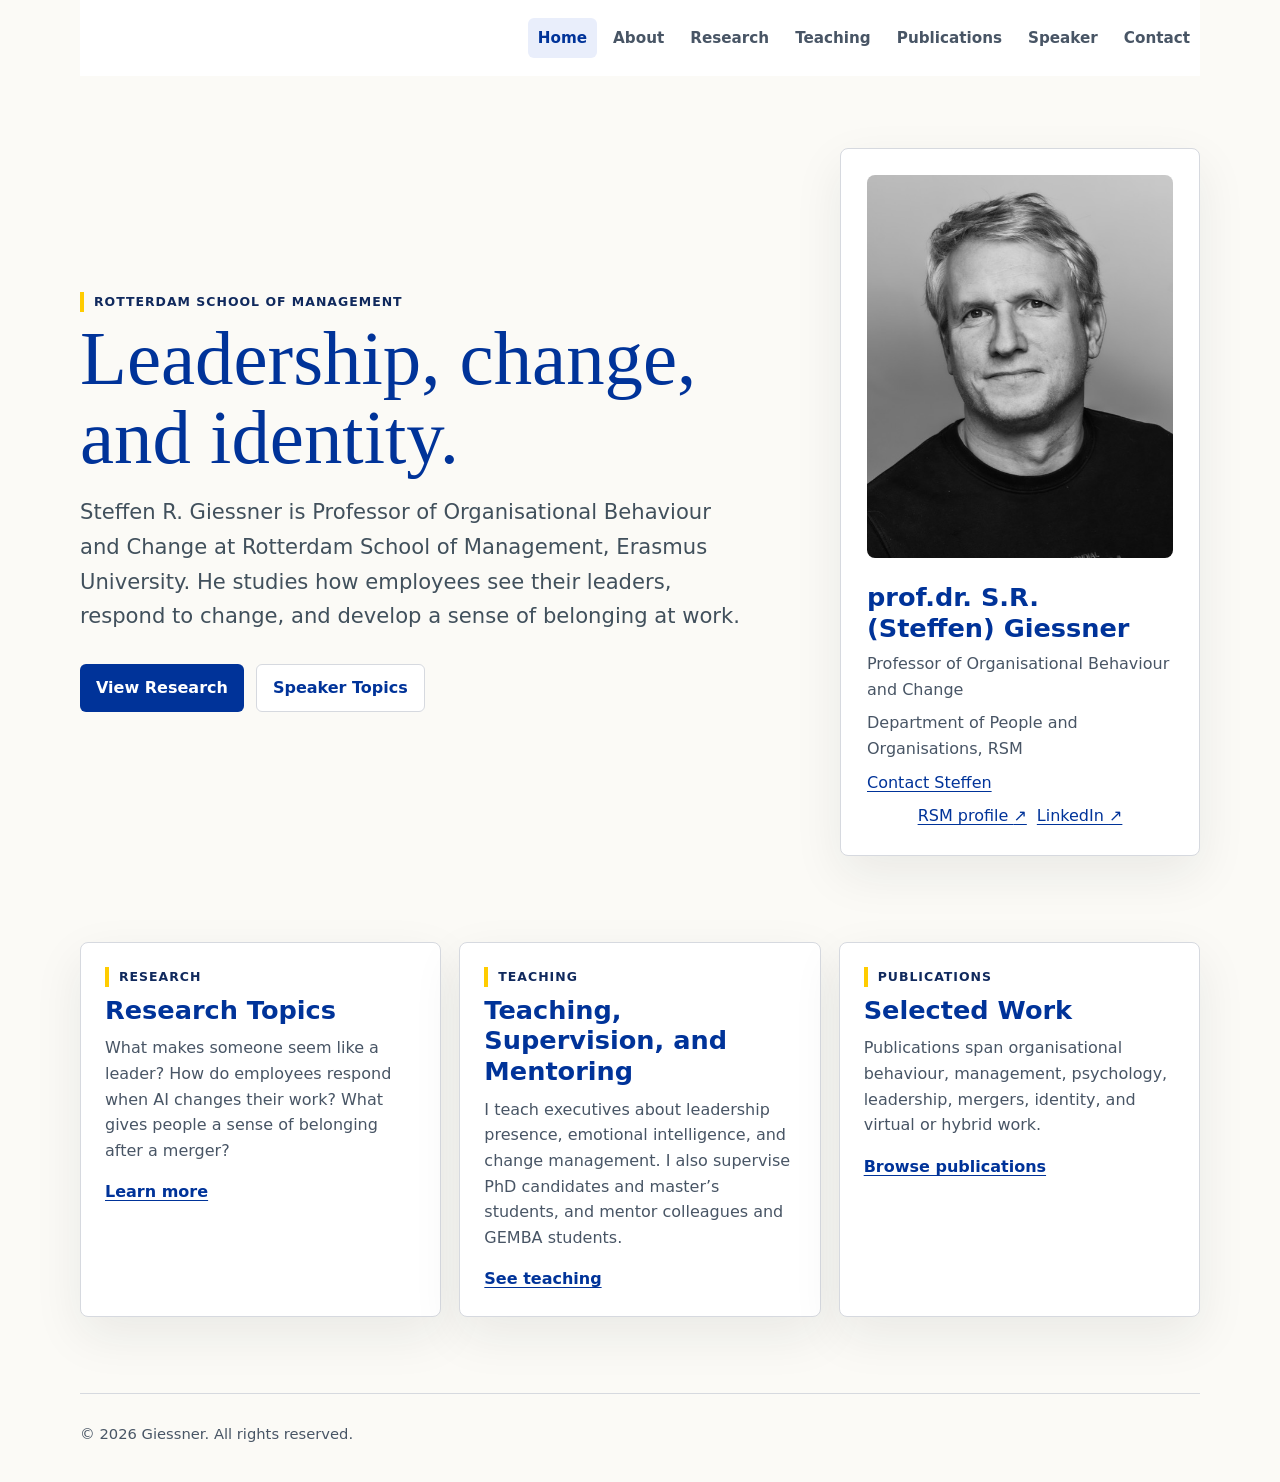
==== index.html @ 62fcb692 "Apply Editorial blue design" ====
<!doctype html>
<html lang="en">
  <head>
    <meta charset="UTF-8" />
    <meta name="viewport" content="width=device-width, initial-scale=1.0" />
    <meta
      name="description"
      content="Personal academic website for Giessner: research, teaching, publications, and contact information."
    />
    <title>Giessner | Academic Website</title>
    <link rel="stylesheet" href="styles.css" />
    <script src="app.js" defer></script>
  </head>
  <body>
    <header class="site-header">
      <button class="nav-toggle" type="button" aria-expanded="false" aria-controls="site-navigation">
        <span class="nav-toggle-line"></span>
        <span class="nav-toggle-line"></span>
        <span class="nav-toggle-line"></span>
        <span class="sr-only">Menu</span>
      </button>
      <nav class="site-nav" id="site-navigation" aria-label="Main navigation">
        <a href="index.html">Home</a>
        <a href="about.html">About</a>
        <a href="research.html">Research</a>
        <a href="teaching.html">Teaching</a>
        <a href="publications.html">Publications</a>
        <a href="speaker.html">Speaker</a>
        <a href="contact.html">Contact</a>
      </nav>
    </header>

    <main>
      <section class="hero">
        <div class="hero-copy">
          <p class="eyebrow">Rotterdam School of Management</p>
          <h1>Leadership, change, and identity.</h1>
          <p class="lead">
            Steffen R. Giessner is Professor of Organisational Behaviour and Change at Rotterdam School of
            Management, Erasmus University. He studies how employees see their leaders, respond to change, and develop a sense of belonging at work.
          </p>
          <div class="hero-actions">
            <a class="button primary" href="research.html">View Research</a>
            <a class="button secondary" href="speaker.html">Speaker Topics</a>
          </div>
        </div>
        <aside class="profile-card" aria-label="Profile summary">
          <img class="profile-photo" src="assets/steffen-giessner.jpg" alt="Portrait of Steffen Giessner" />
          <h2>prof.dr. S.R. (Steffen) Giessner</h2>
          <p>Professor of Organisational Behaviour and Change</p>
          <p>Department of People and Organisations, RSM</p>
          <a href="contact.html">Contact Steffen</a>
          <div class="profile-links">
            <a href="https://www.rsm.nl/people/steffen-giessner/" target="_blank" rel="noopener" title="Opens in a new tab">RSM profile <span aria-hidden="true">↗</span><span class="sr-only"> (opens in a new tab)</span></a>
            <a href="https://www.linkedin.com/in/sgiessner/" target="_blank" rel="noopener" title="Opens in a new tab">LinkedIn <span aria-hidden="true">↗</span><span class="sr-only"> (opens in a new tab)</span></a>
          </div>
        </aside>
      </section>

      <section class="section-grid">
        <article>
          <p class="eyebrow">Research</p>
          <h2>Research Topics</h2>
          <p>
            What makes someone seem like a leader? How do employees respond when AI changes their work? What gives people a sense of belonging after a merger?
          </p>
          <a class="text-link" href="research.html">Learn more</a>
        </article>
        <article>
          <p class="eyebrow">Teaching</p>
          <h2>Teaching, Supervision, and Mentoring</h2>
          <p>
            I teach executives about leadership presence, emotional intelligence, and change management. I also supervise PhD candidates and master’s students, and mentor colleagues and GEMBA students.
          </p>
          <a class="text-link" href="teaching.html">See teaching</a>
        </article>
        <article>
          <p class="eyebrow">Publications</p>
          <h2>Selected Work</h2>
          <p>
            Publications span organisational behaviour, management, psychology, leadership, mergers, identity, and
            virtual or hybrid work.
          </p>
          <a class="text-link" href="publications.html">Browse publications</a>
        </article>
      </section>
    </main>

    <footer class="site-footer">
      <p>&copy; <span id="current-year"></span> Giessner. All rights reserved.</p>
    </footer>
  </body>
</html>
---- styles.css ----
:root {
  color-scheme: light;
  --ink: #17212b;
  --muted: #485565;
  --paper: #fbfaf6;
  --surface: #ffffff;
  --line: #d6d9df;
  --accent: #003399;
  --accent-strong: var(--accent);
  --accent-soft: #e9eefb;
  --gold: #ffcc00;
  --shadow: 0 18px 50px rgba(23, 33, 43, 0.08);
  font-family:
    Inter, ui-sans-serif, system-ui, -apple-system, BlinkMacSystemFont, "Segoe UI", sans-serif;
}

* {
  box-sizing: border-box;
}

html {
  scroll-behavior: smooth;
}

body {
  margin: 0;
  min-height: 100vh;
  background: var(--paper);
  color: var(--ink);
  line-height: 1.6;
}

a {
  color: var(--accent-strong);
  text-decoration-thickness: 0.08em;
  text-underline-offset: 0.18em;
}

a:hover,
a:focus-visible {
  color: #10295d;
}

button {
  font: inherit;
}

h1,
h2,
h3,
p {
  margin-top: 0;
}

h1, h2, h3 {
  color: var(--accent);
}

h1 {
  max-width: 820px;
  margin-bottom: 18px;
  font-family: Georgia, "Times New Roman", serif;
  font-size: clamp(2.35rem, 6vw, 5rem);
  font-weight: 400;
  line-height: 1.02;
  letter-spacing: 0;
}

h2 {
  margin-bottom: 10px;
  font-size: clamp(1.25rem, 2vw, 1.65rem);
  line-height: 1.2;
}

p {
  color: var(--muted);
}

main {
  width: min(1120px, calc(100% - 32px));
  margin: 0 auto;
}

.site-header {
  position: sticky;
  top: 0;
  z-index: 10;
  width: min(1120px, calc(100% - 32px));
  margin: 0 auto;
  padding: 18px 0;
  display: flex;
  align-items: center;
  justify-content: flex-end;
  gap: 24px;
  background: rgba(255, 255, 255, 0.96);
  backdrop-filter: blur(14px);
}

.site-nav {
  margin-left: auto;
  display: flex;
  align-items: center;
  gap: 6px;
}

.site-nav a {
  border-radius: 6px;
  padding: 8px 10px;
  color: var(--muted);
  font-size: 0.95rem;
  font-weight: 700;
  text-decoration: none;
}

.site-nav a:hover,
.site-nav a:focus-visible,
.site-nav a[aria-current="page"] {
  background: var(--accent-soft);
  color: var(--accent-strong);
}

.nav-toggle {
  display: none;
  width: 44px;
  height: 44px;
  border: 1px solid var(--line);
  border-radius: 8px;
  background: var(--surface);
  cursor: pointer;
}

.nav-toggle-line {
  display: block;
  width: 20px;
  height: 2px;
  margin: 4px auto;
  background: var(--ink);
}

.sr-only {
  position: absolute;
  width: 1px;
  height: 1px;
  overflow: hidden;
  clip: rect(0 0 0 0);
  white-space: nowrap;
}

.hero {
  min-height: calc(100vh - 86px);
  padding: 72px 0 44px;
  display: grid;
  grid-template-columns: minmax(0, 1fr) minmax(260px, 360px);
  gap: clamp(32px, 7vw, 88px);
  align-items: center;
}

.hero-copy {
  max-width: 760px;
}

.eyebrow {
  border-left: 4px solid var(--gold);
  padding-left: 10px;
  margin-bottom: 8px;
  color: #10295d;
  font-size: 0.78rem;
  font-weight: 800;
  letter-spacing: 0.08em;
  text-transform: uppercase;
}

.lead {
  max-width: 760px;
  color: #41505c;
  font-size: clamp(1.08rem, 2vw, 1.32rem);
  line-height: 1.65;
}

.hero-actions {
  display: flex;
  flex-wrap: wrap;
  gap: 12px;
  margin-top: 30px;
}

.button {
  display: inline-flex;
  min-height: 44px;
  align-items: center;
  justify-content: center;
  border-radius: 6px;
  padding: 10px 16px;
  font-weight: 800;
  text-decoration: none;
}

.button.primary {
  background: var(--accent-strong);
  color: #ffffff;
}

.button.secondary {
  border: 1px solid var(--line);
  background: var(--surface);
  color: var(--accent-strong);
}

.profile-card,
.info-panel,
.contact-card,
.section-grid article {
  border: 1px solid var(--line);
  border-radius: 8px;
  background: var(--surface);
  box-shadow: var(--shadow);
}

.profile-card {
  padding: 26px;
}

.profile-photo {
  display: block;
  width: 100%;
  aspect-ratio: 4 / 5;
  margin-bottom: 24px;
  border-radius: 8px;
  object-fit: cover;
  object-position: center 30%;
}

.profile-card h2,
.profile-card p {
  margin-bottom: 8px;
}

.profile-links {
  display: flex;
  flex-wrap: wrap;
  gap: 10px;
  justify-content: center;
  margin-top: 8px;
}

.section-grid {
  padding: 42px 0 76px;
  display: grid;
  grid-template-columns: repeat(3, minmax(0, 1fr));
  gap: 18px;
}

.section-grid article {
  padding: 24px;
}

.text-link {
  font-weight: 800;
}

.page {
  padding: 72px 0 78px;
}

.page-header {
  max-width: 860px;
  margin-bottom: 44px;
}

.content-layout {
  display: grid;
  grid-template-columns: minmax(0, 1fr) 320px;
  gap: 36px;
  align-items: start;
}

.content-main {
  max-width: 740px;
}

.content-main h2 {
  margin-top: 32px;
}

.clean-list {
  margin: 0;
  padding-left: 20px;
  color: var(--muted);
}

.clean-list li + li {
  margin-top: 8px;
}

.info-panel {
  padding: 24px;
}

.info-panel .button {
  margin-top: 12px;
}

.info-panel dl {
  margin: 0;
}

.info-panel div + div {
  margin-top: 18px;
  padding-top: 18px;
  border-top: 1px solid var(--line);
}

.info-panel dt {
  color: var(--ink);
  font-weight: 800;
}

.info-panel dd {
  margin: 4px 0 0;
  color: var(--muted);
}

.project-list,
.publication-list {
  display: grid;
  gap: 18px;
}

.project-item,
.publication-item {
  border-top: 1px solid var(--line);
  padding: 24px 0 6px;
}

.project-item h2,
.publication-item h2 {
  max-width: 850px;
}

.publication-item {
  display: grid;
  grid-template-columns: 90px minmax(0, 1fr);
  gap: 24px;
}

.publication-year {
  color: #10295d;
  font-weight: 900;
}

.contact-grid {
  display: grid;
  grid-template-columns: repeat(3, minmax(0, 1fr));
  gap: 18px;
}

.contact-card {
  padding: 24px;
}

.site-footer {
  width: min(1120px, calc(100% - 32px));
  margin: 0 auto;
  padding: 28px 0 36px;
  border-top: 1px solid var(--line);
}

.site-footer p {
  margin: 0;
  font-size: 0.92rem;
}

@media (max-width: 820px) {
  .site-header {
    flex-wrap: wrap;
  }

  .nav-toggle {
    display: block;
  }

  .site-nav {
    display: none;
    width: 100%;
    padding: 8px 0 2px;
    flex-direction: column;
    align-items: stretch;
  }

  .site-nav.is-open {
    display: flex;
  }

  .site-nav a {
    padding: 12px 10px;
  }

  .hero,
  .content-layout,
  .section-grid,
  .contact-grid {
    grid-template-columns: 1fr;
  }

  .hero {
    min-height: auto;
    padding-top: 42px;
  }

  .page {
    padding-top: 42px;
  }

  .publication-item {
    grid-template-columns: 1fr;
    gap: 4px;
  }
}

@media (max-width: 520px) {
  main,
  .site-header,
  .site-footer {
    width: min(100% - 24px, 1120px);
  }

  h1 {
    font-size: 2.35rem;
  }

  .hero-actions,
  .button {
    width: 100%;
  }

  .profile-card,
  .info-panel,
  .contact-card,
  .section-grid article {
    padding: 20px;
  }
}
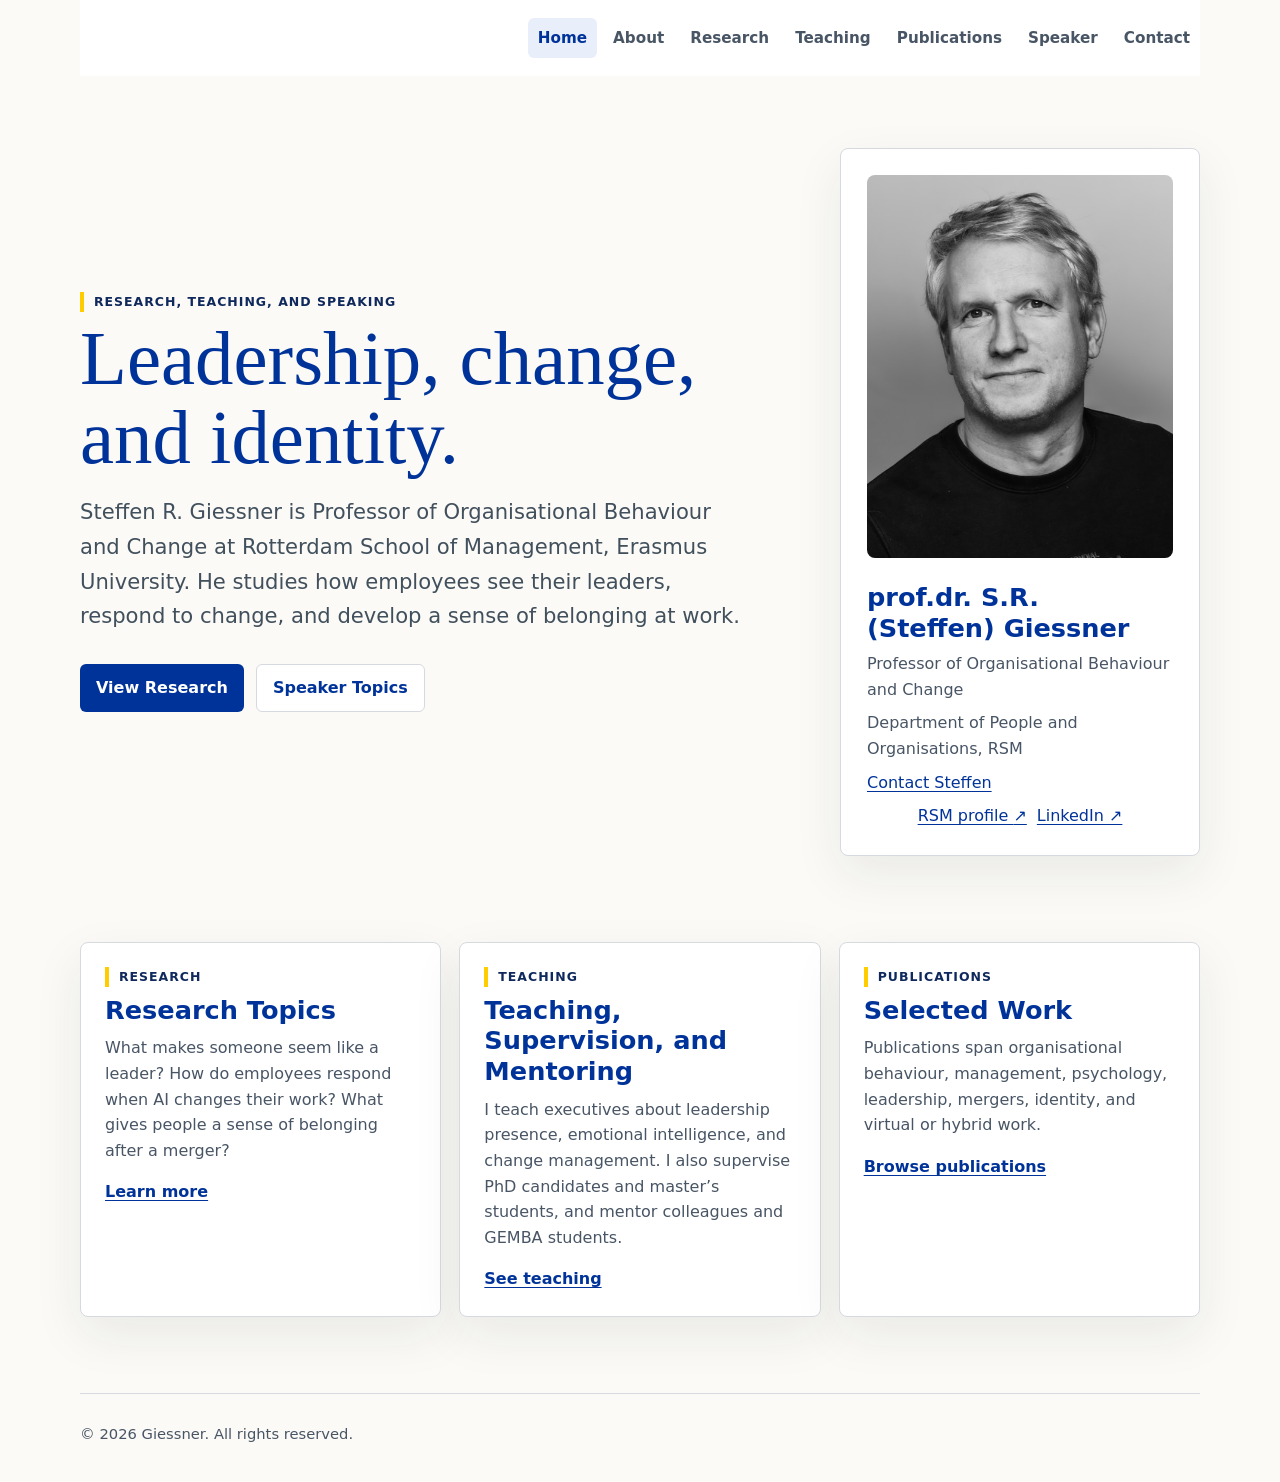
==== commit 64f64bf1: "Use a personal homepage introduction" ====
--- a/index.html
+++ b/index.html
@@ -33,7 +33,7 @@
     <main>
       <section class="hero">
         <div class="hero-copy">
-          <p class="eyebrow">Rotterdam School of Management</p>
+          <p class="eyebrow">Research, teaching, and speaking</p>
           <h1>Leadership, change, and identity.</h1>
           <p class="lead">
             Steffen R. Giessner is Professor of Organisational Behaviour and Change at Rotterdam School of
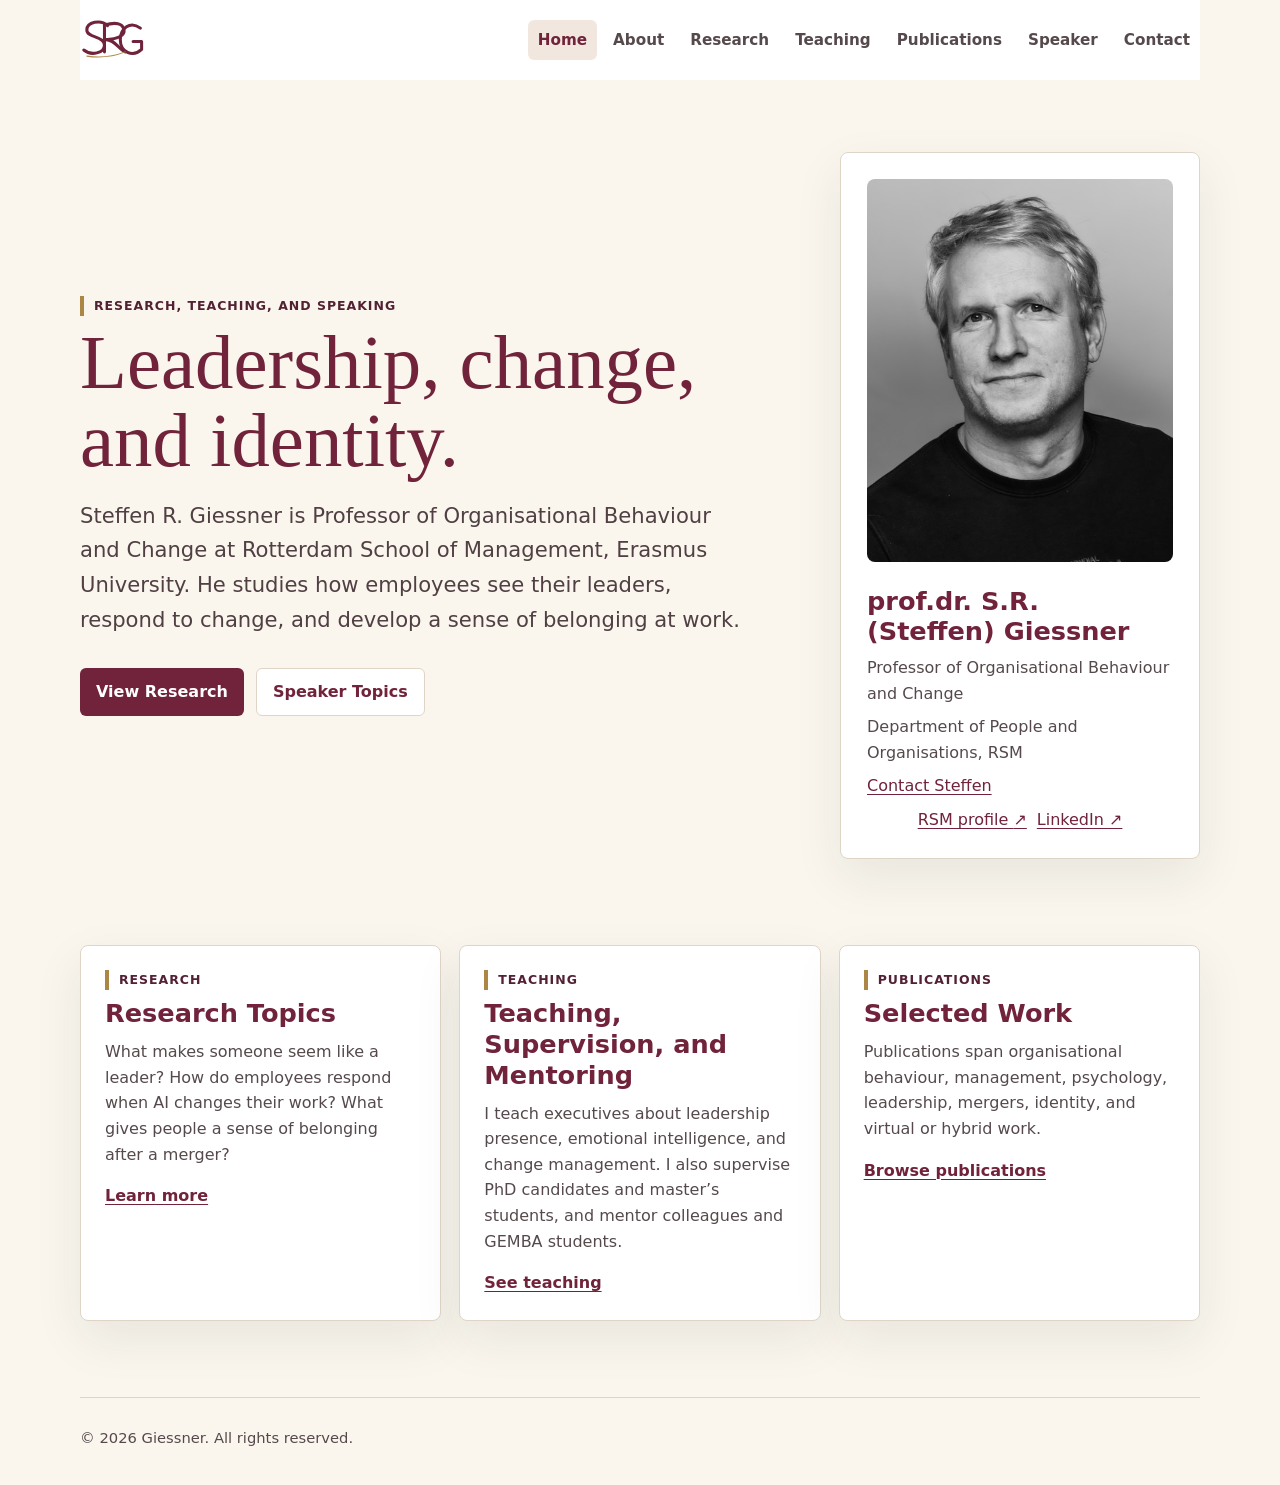
==== commit 0fde5f95: "Add SRG homepage link to the index header" ====
--- a/index.html
+++ b/index.html
@@ -8,11 +8,14 @@
       content="Personal academic website for Giessner: research, teaching, publications, and contact information."
     />
     <title>Giessner | Academic Website</title>
-    <link rel="stylesheet" href="styles.css" />
+    <link rel="stylesheet" href="styles.css?v=srg-ligature" />
     <script src="app.js" defer></script>
   </head>
   <body>
     <header class="site-header">
+      <a class="site-brand" href="index.html" aria-label="Steffen R. Giessner — Home">
+        <img src="assets/srg-ligature.svg" width="66" height="42" alt="" />
+      </a>
       <button class="nav-toggle" type="button" aria-expanded="false" aria-controls="site-navigation">
         <span class="nav-toggle-line"></span>
         <span class="nav-toggle-line"></span>
--- a/styles.css
+++ b/styles.css
@@ -1,14 +1,14 @@
 :root {
   color-scheme: light;
-  --ink: #17212b;
-  --muted: #485565;
-  --paper: #fbfaf6;
+  --ink: #302329;
+  --muted: #55494B;
+  --paper: #FAF6EE;
   --surface: #ffffff;
-  --line: #d6d9df;
-  --accent: #003399;
+  --line: #DFD5C6;
+  --accent: #70233A;
   --accent-strong: var(--accent);
-  --accent-soft: #e9eefb;
-  --gold: #ffcc00;
+  --accent-soft: #F1E7DF;
+  --gold: #AB8645;
   --shadow: 0 18px 50px rgba(23, 33, 43, 0.08);
   font-family:
     Inter, ui-sans-serif, system-ui, -apple-system, BlinkMacSystemFont, "Segoe UI", sans-serif;
@@ -38,7 +38,7 @@
 
 a:hover,
 a:focus-visible {
-  color: #10295d;
+  color: #532134;
 }
 
 button {
@@ -163,7 +163,7 @@
   border-left: 4px solid var(--gold);
   padding-left: 10px;
   margin-bottom: 8px;
-  color: #10295d;
+  color: #532134;
   font-size: 0.78rem;
   font-weight: 800;
   letter-spacing: 0.08em;
@@ -172,7 +172,7 @@
 
 .lead {
   max-width: 760px;
-  color: #41505c;
+  color: #503F43;
   font-size: clamp(1.08rem, 2vw, 1.32rem);
   line-height: 1.65;
 }
@@ -337,6 +337,12 @@
   max-width: 850px;
 }
 
+.publication-item h2 {
+  font-size: 1rem;
+  font-weight: 600;
+  line-height: 1.4;
+}
+
 .publication-item {
   display: grid;
   grid-template-columns: 90px minmax(0, 1fr);
@@ -344,7 +350,7 @@
 }
 
 .publication-year {
-  color: #10295d;
+  color: #532134;
   font-weight: 900;
 }
 
@@ -440,3 +446,10 @@
     padding: 20px;
   }
 }
+
+.site-brand {
+  display: inline-flex;
+  align-items: center;
+  min-height: 44px;
+  margin-right: auto;
+}
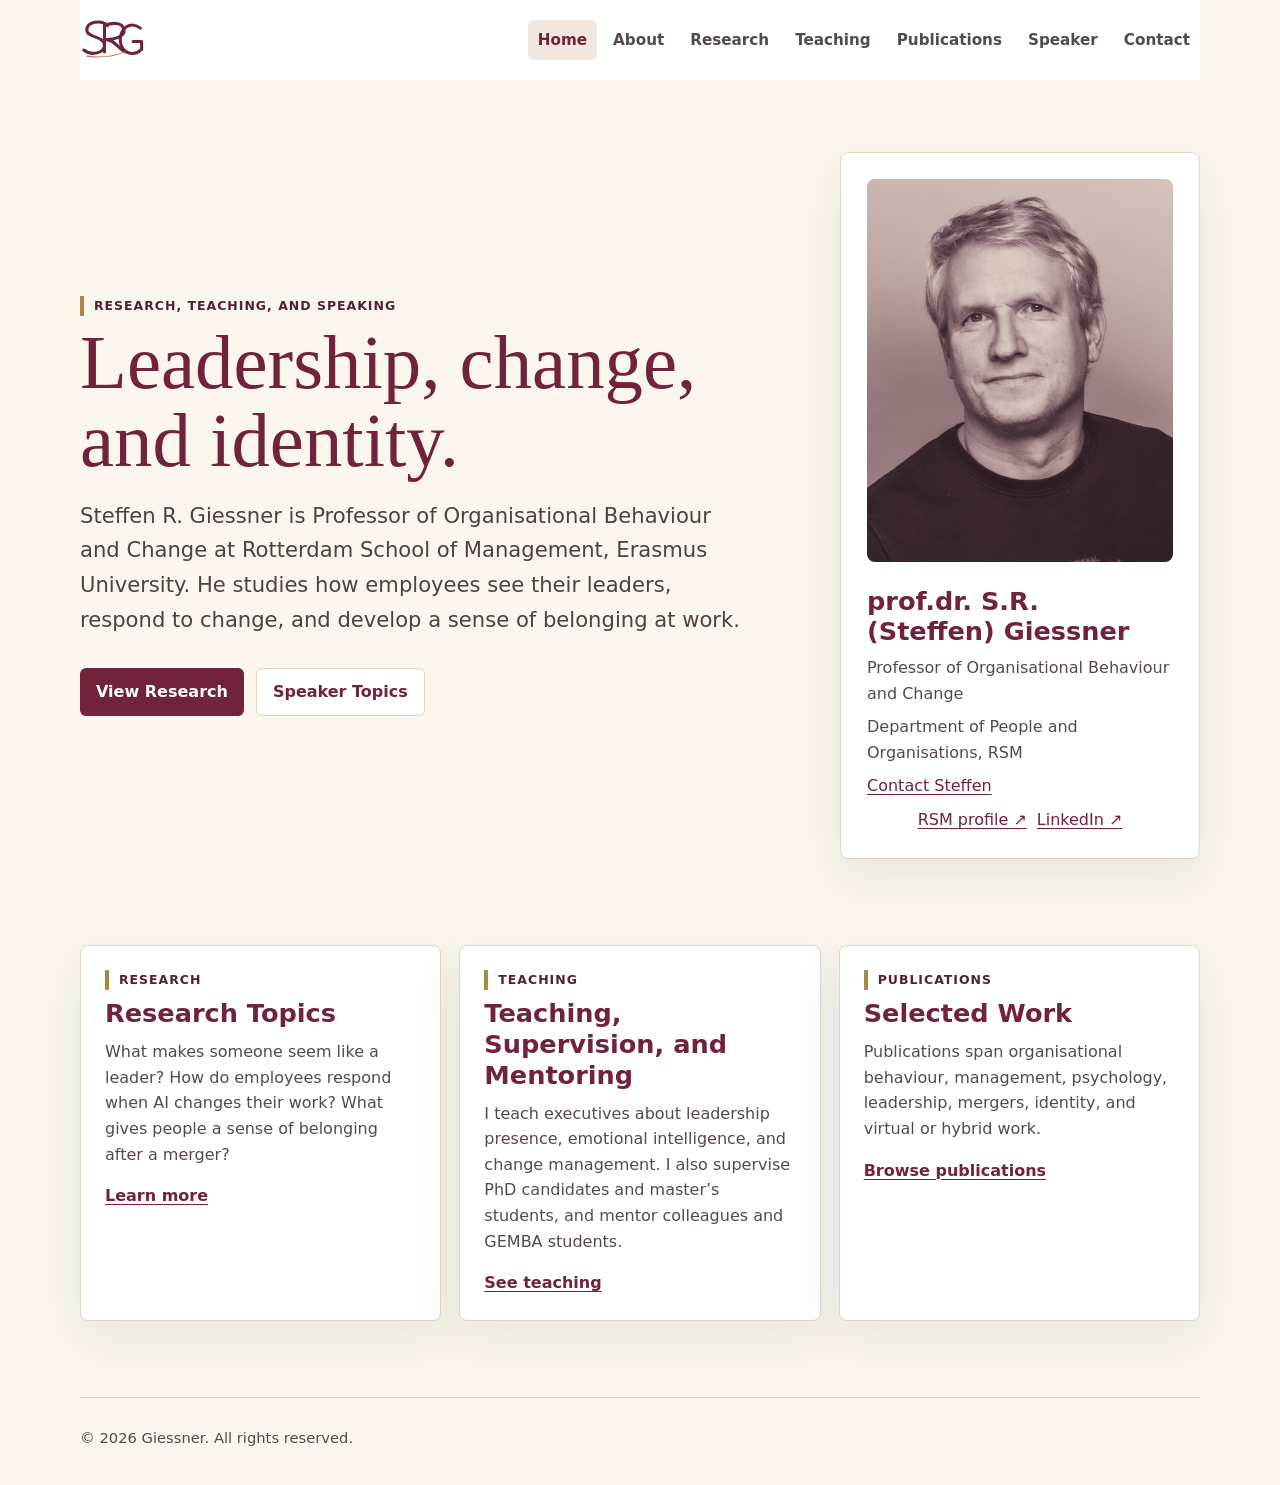
==== commit 862ab31d: "Tone homepage portrait with burgundy shadows and warm ivory highlights" ====
--- a/index.html
+++ b/index.html
@@ -48,7 +48,19 @@
           </div>
         </div>
         <aside class="profile-card" aria-label="Profile summary">
-          <img class="profile-photo" src="assets/steffen-giessner.jpg" alt="Portrait of Steffen Giessner" />
+          <svg width="0" height="0" aria-hidden="true" focusable="false" style="position:absolute">
+            <defs>
+              <filter id="portrait-wine-tone" color-interpolation-filters="sRGB">
+                <feColorMatrix type="saturate" values="0" />
+                <feComponentTransfer>
+                  <feFuncR type="table" tableValues=".14 .40 .62 .81 .98" />
+                  <feFuncG type="table" tableValues=".09 .29 .51 .73 .95" />
+                  <feFuncB type="table" tableValues=".11 .32 .52 .71 .89" />
+                </feComponentTransfer>
+              </filter>
+            </defs>
+          </svg>
+          <img class="profile-photo" style="filter: url(#portrait-wine-tone)" src="assets/steffen-giessner.jpg" alt="Portrait of Steffen Giessner" />
           <h2>prof.dr. S.R. (Steffen) Giessner</h2>
           <p>Professor of Organisational Behaviour and Change</p>
           <p>Department of People and Organisations, RSM</p>
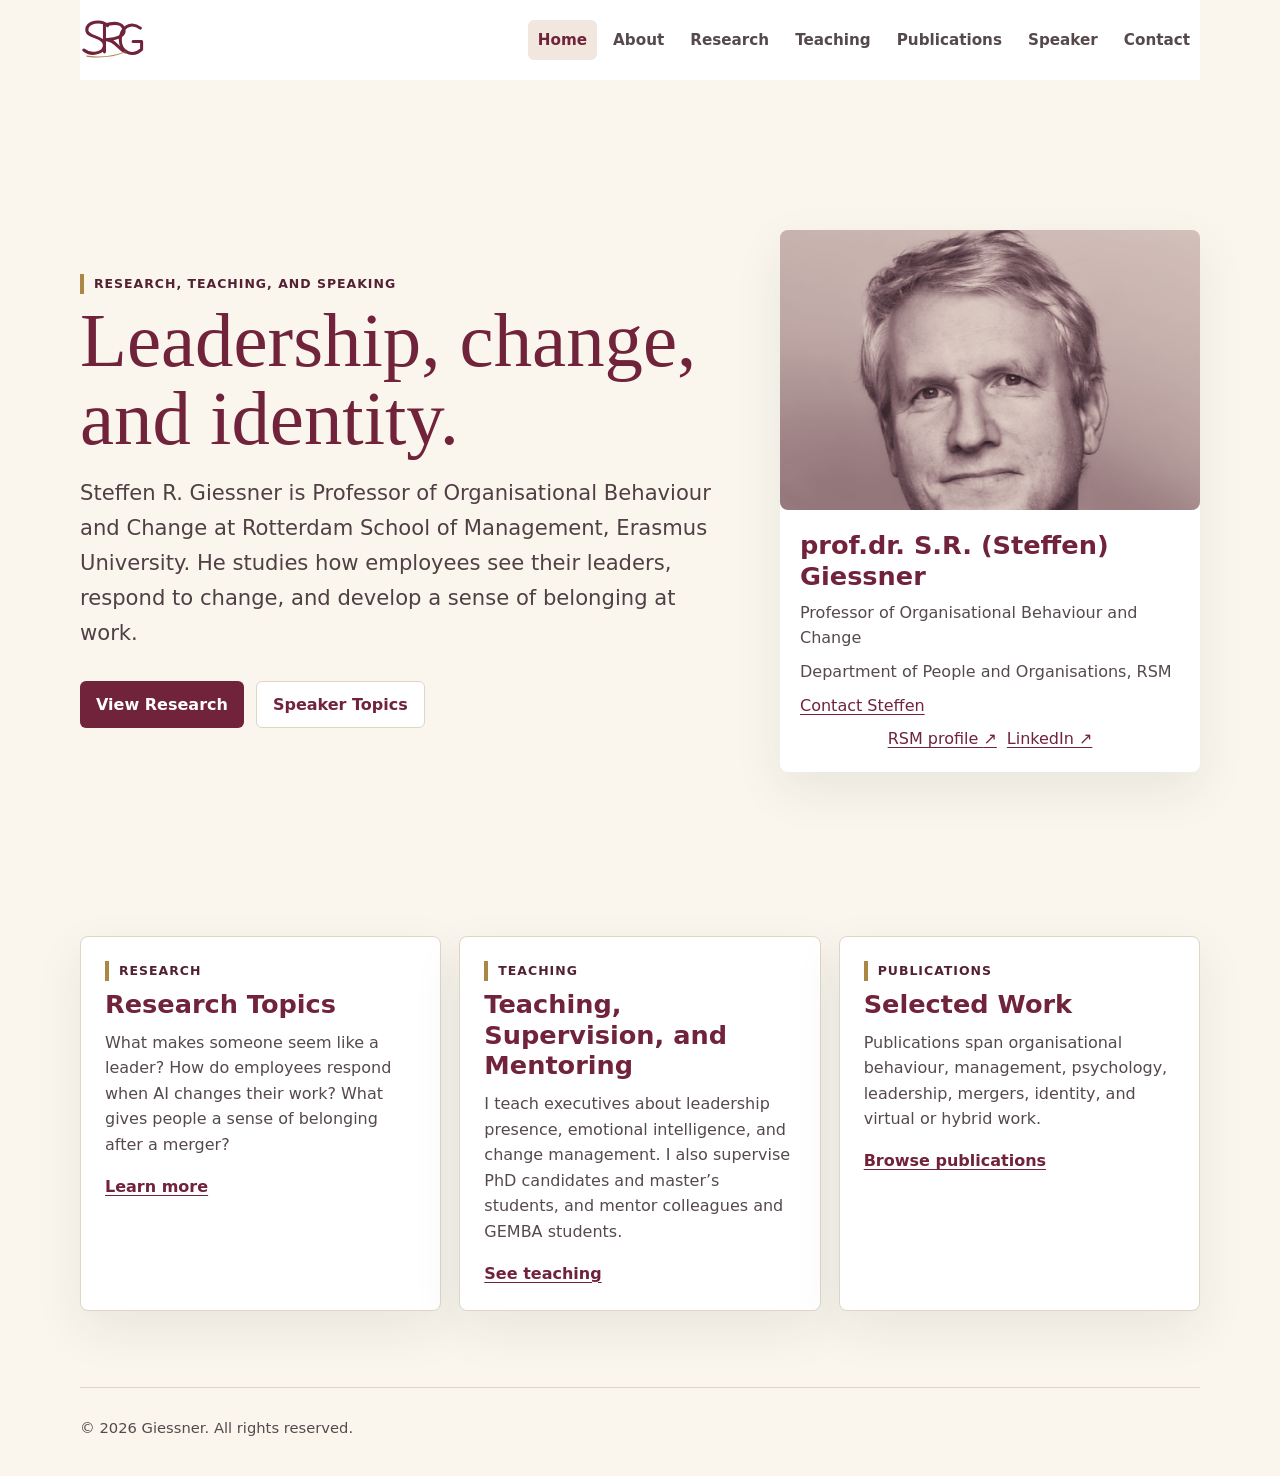
==== commit 670c8841: "Use consistent responsive picture frames across all six illustrated pages" ====
--- a/index.html
+++ b/index.html
@@ -9,6 +9,7 @@
     />
     <title>Giessner | Academic Website</title>
     <link rel="stylesheet" href="styles.css?v=srg-ligature" />
+    <link rel="stylesheet" href="illustrated-intro.css?v=uniform-1" />
     <script src="app.js" defer></script>
   </head>
   <body>
@@ -61,6 +62,7 @@
             </defs>
           </svg>
           <img class="profile-photo" style="filter: url(#portrait-wine-tone)" src="assets/steffen-giessner.jpg" alt="Portrait of Steffen Giessner" />
+          <div class="profile-details">
           <h2>prof.dr. S.R. (Steffen) Giessner</h2>
           <p>Professor of Organisational Behaviour and Change</p>
           <p>Department of People and Organisations, RSM</p>
@@ -68,6 +70,7 @@
           <div class="profile-links">
             <a href="https://www.rsm.nl/people/steffen-giessner/" target="_blank" rel="noopener" title="Opens in a new tab">RSM profile <span aria-hidden="true">↗</span><span class="sr-only"> (opens in a new tab)</span></a>
             <a href="https://www.linkedin.com/in/sgiessner/" target="_blank" rel="noopener" title="Opens in a new tab">LinkedIn <span aria-hidden="true">↗</span><span class="sr-only"> (opens in a new tab)</span></a>
+          </div>
           </div>
         </aside>
       </section>
--- a/illustrated-intro.css
+++ b/illustrated-intro.css
@@ -0,0 +1,44 @@
+/* Use the same responsive picture column on every illustrated page. */
+:root {
+  --picture-width: min(42%, 420px);
+  --picture-gap: clamp(20px, 4vw, 58px);
+}
+
+.illustrated-intro,
+.hero {
+  display: grid;
+  gap: var(--picture-gap);
+  align-items: center;
+}
+
+.illustrated-intro {
+  max-width: none;
+  grid-template-columns: var(--picture-width) minmax(0, 1fr);
+}
+
+.hero {
+  grid-template-columns: minmax(0, 1fr) var(--picture-width);
+}
+
+.illustrated-intro h1 { font-size: clamp(2.35rem, 4.3vw, 3.8rem); }
+
+.illustrated-intro img,
+.hero .profile-photo {
+  display: block;
+  width: 100%;
+  height: auto;
+  aspect-ratio: 3 / 2;
+  object-fit: cover;
+  border-radius: 8px;
+  background-color: var(--paper);
+}
+
+.illustrated-intro .wide-classroom { object-fit: contain; }
+.hero .profile-photo { object-position: center 15%; margin-bottom: 0; }
+.hero .profile-card { padding: 0; border: 0; }
+.profile-details { padding: 20px; }
+
+@media (max-width: 820px) {
+  .illustrated-intro, .hero { grid-template-columns: minmax(0, 1fr); }
+  .illustrated-intro img, .hero .profile-card { width: min(100%, 420px); }
+}
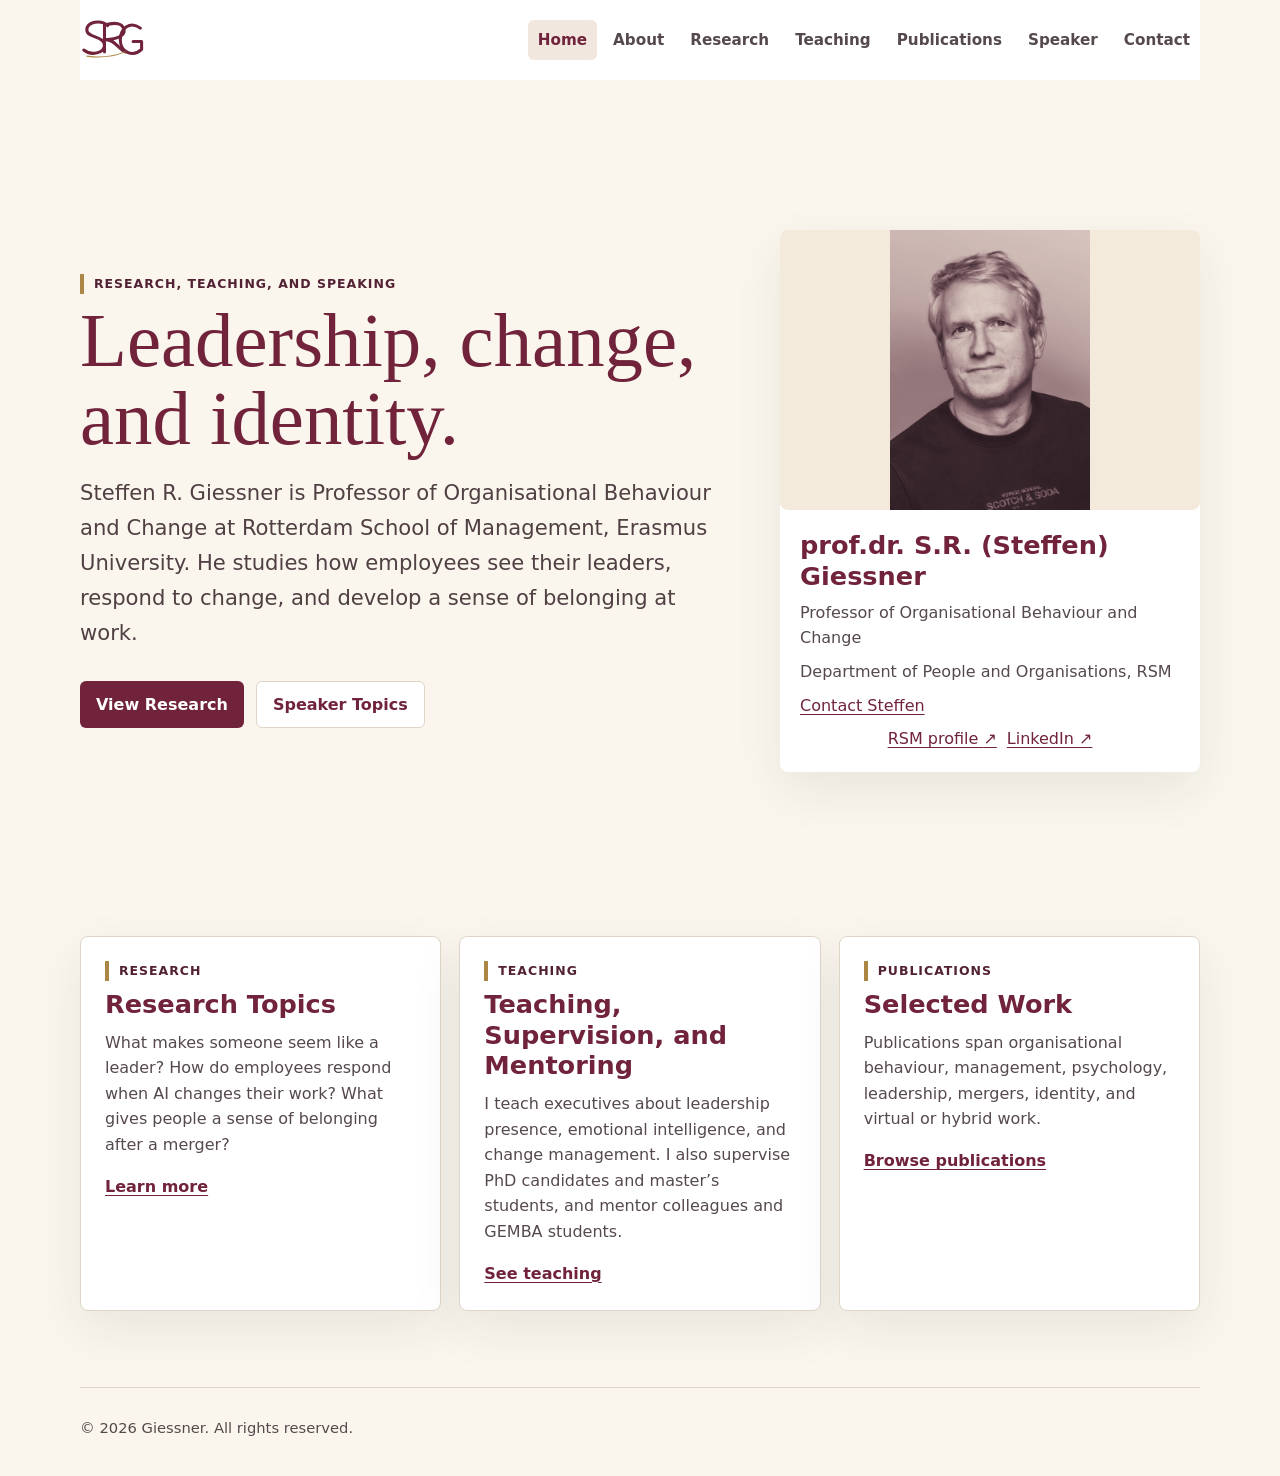
==== commit e9382e55: "Show the entire homepage portrait inside its landscape frame" ====
--- a/index.html
+++ b/index.html
@@ -9,7 +9,7 @@
     />
     <title>Giessner | Academic Website</title>
     <link rel="stylesheet" href="styles.css?v=srg-ligature" />
-    <link rel="stylesheet" href="illustrated-intro.css?v=uniform-1" />
+    <link rel="stylesheet" href="illustrated-intro.css?v=full-portrait" />
     <script src="app.js" defer></script>
   </head>
   <body>
--- a/illustrated-intro.css
+++ b/illustrated-intro.css
@@ -34,7 +34,7 @@
 }
 
 .illustrated-intro .wide-classroom { object-fit: contain; }
-.hero .profile-photo { object-position: center 15%; margin-bottom: 0; }
+.hero .profile-photo { object-fit: contain; object-position: center; margin-bottom: 0; }
 .hero .profile-card { padding: 0; border: 0; }
 .profile-details { padding: 20px; }
 
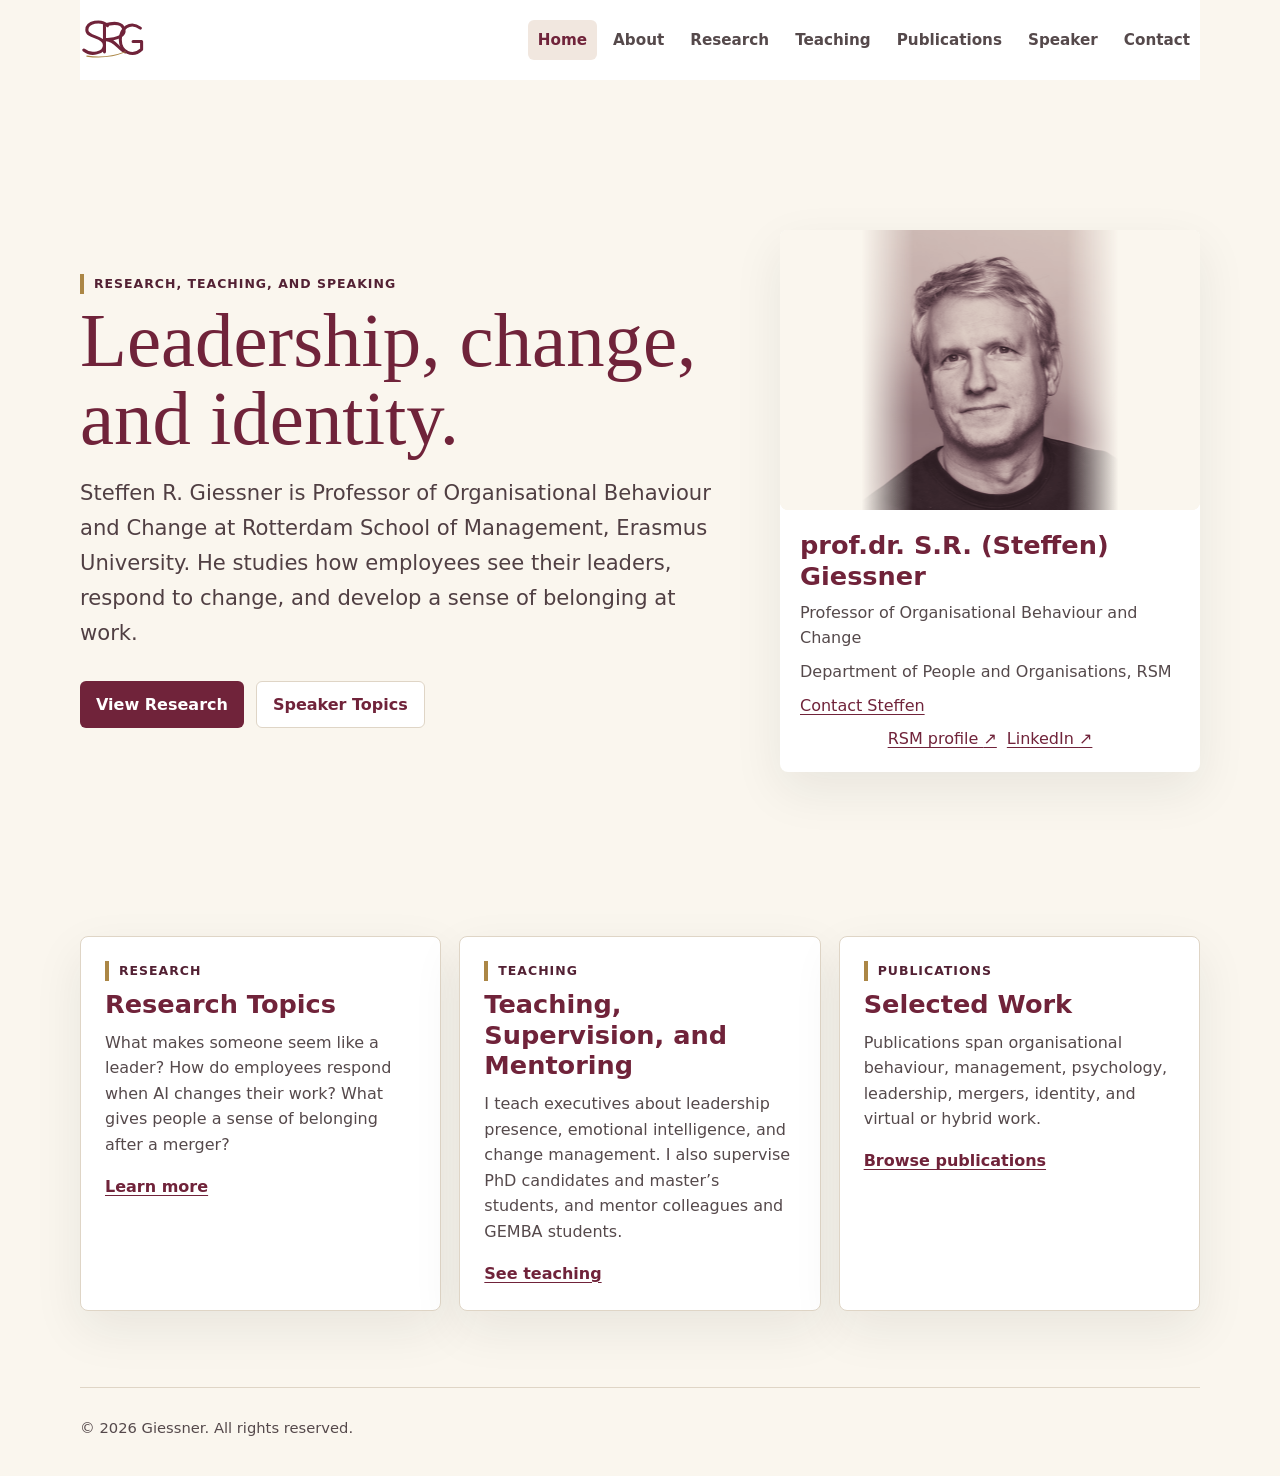
==== commit aae17d8f: "Frame the full face more closely with feathered ivory edges" ====
--- a/index.html
+++ b/index.html
@@ -49,7 +49,8 @@
           </div>
         </div>
         <aside class="profile-card" aria-label="Profile summary">
-          <svg width="0" height="0" aria-hidden="true" focusable="false" style="position:absolute">
+          <svg class="profile-photo" viewBox="0 0 840 560" role="img" aria-labelledby="portrait-title">
+            <title id="portrait-title">Portrait of Steffen Giessner</title>
             <defs>
               <filter id="portrait-wine-tone" color-interpolation-filters="sRGB">
                 <feColorMatrix type="saturate" values="0" />
@@ -59,9 +60,20 @@
                   <feFuncB type="table" tableValues=".11 .32 .52 .71 .89" />
                 </feComponentTransfer>
               </filter>
+              <linearGradient id="portrait-edge">
+                <stop stop-color="white" stop-opacity="0"/>
+                <stop offset=".2" stop-color="white"/>
+                <stop offset=".8" stop-color="white"/>
+                <stop offset="1" stop-color="white" stop-opacity="0"/>
+              </linearGradient>
+              <mask id="portrait-mask" maskUnits="userSpaceOnUse" x="163" y="0" width="514" height="560">
+                <rect x="163" width="514" height="560" fill="url(#portrait-edge)"/>
+              </mask>
             </defs>
+            <rect width="840" height="560" fill="#FAF6EE"/>
+            <image href="assets/steffen-giessner.jpg" x="163" y="0" width="514" height="720"
+                   filter="url(#portrait-wine-tone)" mask="url(#portrait-mask)"/>
           </svg>
-          <img class="profile-photo" style="filter: url(#portrait-wine-tone)" src="assets/steffen-giessner.jpg" alt="Portrait of Steffen Giessner" />
           <div class="profile-details">
           <h2>prof.dr. S.R. (Steffen) Giessner</h2>
           <p>Professor of Organisational Behaviour and Change</p>
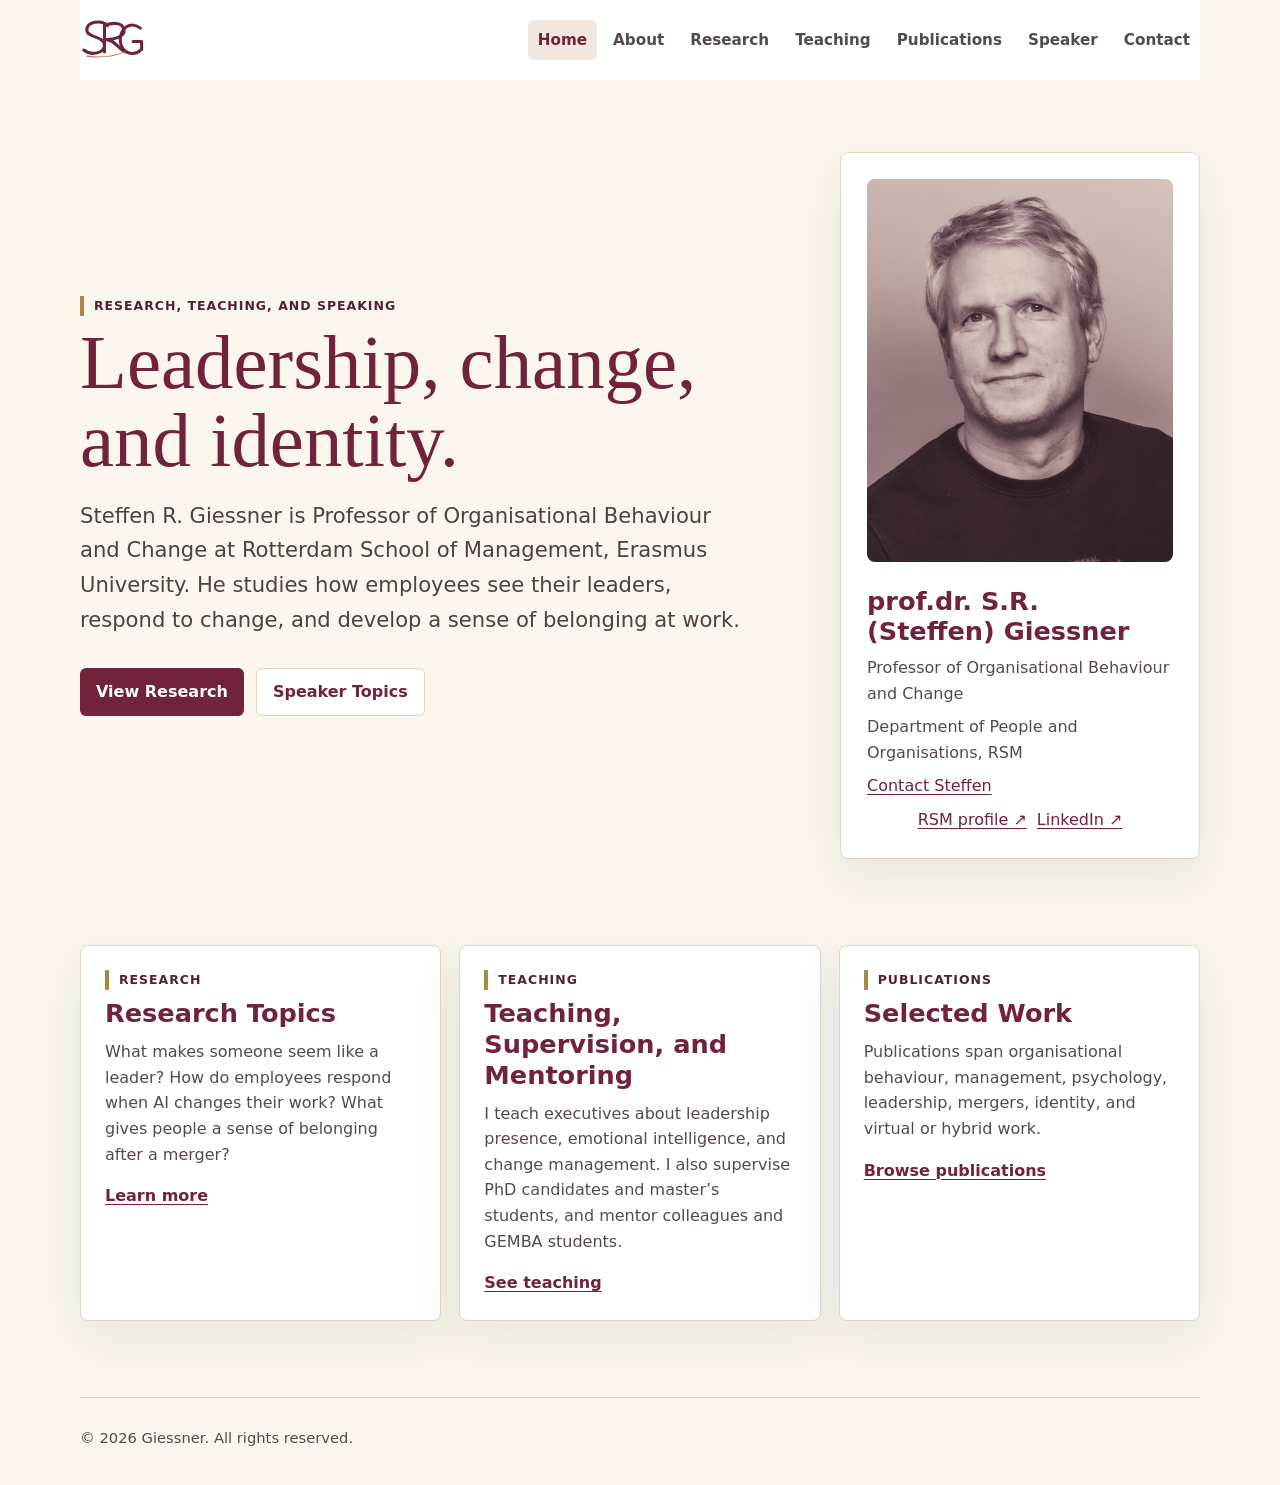
==== commit 5df1b83c: "Restore original homepage portrait layout while retaining wine-toned photograph" ====
--- a/index.html
+++ b/index.html
@@ -9,7 +9,6 @@
     />
     <title>Giessner | Academic Website</title>
     <link rel="stylesheet" href="styles.css?v=srg-ligature" />
-    <link rel="stylesheet" href="illustrated-intro.css?v=full-portrait" />
     <script src="app.js" defer></script>
   </head>
   <body>
@@ -49,8 +48,7 @@
           </div>
         </div>
         <aside class="profile-card" aria-label="Profile summary">
-          <svg class="profile-photo" viewBox="0 0 840 560" role="img" aria-labelledby="portrait-title">
-            <title id="portrait-title">Portrait of Steffen Giessner</title>
+          <svg width="0" height="0" aria-hidden="true" focusable="false" style="position:absolute">
             <defs>
               <filter id="portrait-wine-tone" color-interpolation-filters="sRGB">
                 <feColorMatrix type="saturate" values="0" />
@@ -60,21 +58,9 @@
                   <feFuncB type="table" tableValues=".11 .32 .52 .71 .89" />
                 </feComponentTransfer>
               </filter>
-              <linearGradient id="portrait-edge">
-                <stop stop-color="white" stop-opacity="0"/>
-                <stop offset=".2" stop-color="white"/>
-                <stop offset=".8" stop-color="white"/>
-                <stop offset="1" stop-color="white" stop-opacity="0"/>
-              </linearGradient>
-              <mask id="portrait-mask" maskUnits="userSpaceOnUse" x="163" y="0" width="514" height="560">
-                <rect x="163" width="514" height="560" fill="url(#portrait-edge)"/>
-              </mask>
             </defs>
-            <rect width="840" height="560" fill="#FAF6EE"/>
-            <image href="assets/steffen-giessner.jpg" x="163" y="0" width="514" height="720"
-                   filter="url(#portrait-wine-tone)" mask="url(#portrait-mask)"/>
           </svg>
-          <div class="profile-details">
+          <img class="profile-photo" style="filter: url(#portrait-wine-tone)" src="assets/steffen-giessner.jpg" alt="Portrait of Steffen Giessner" />
           <h2>prof.dr. S.R. (Steffen) Giessner</h2>
           <p>Professor of Organisational Behaviour and Change</p>
           <p>Department of People and Organisations, RSM</p>
@@ -82,7 +68,6 @@
           <div class="profile-links">
             <a href="https://www.rsm.nl/people/steffen-giessner/" target="_blank" rel="noopener" title="Opens in a new tab">RSM profile <span aria-hidden="true">↗</span><span class="sr-only"> (opens in a new tab)</span></a>
             <a href="https://www.linkedin.com/in/sgiessner/" target="_blank" rel="noopener" title="Opens in a new tab">LinkedIn <span aria-hidden="true">↗</span><span class="sr-only"> (opens in a new tab)</span></a>
-          </div>
           </div>
         </aside>
       </section>
